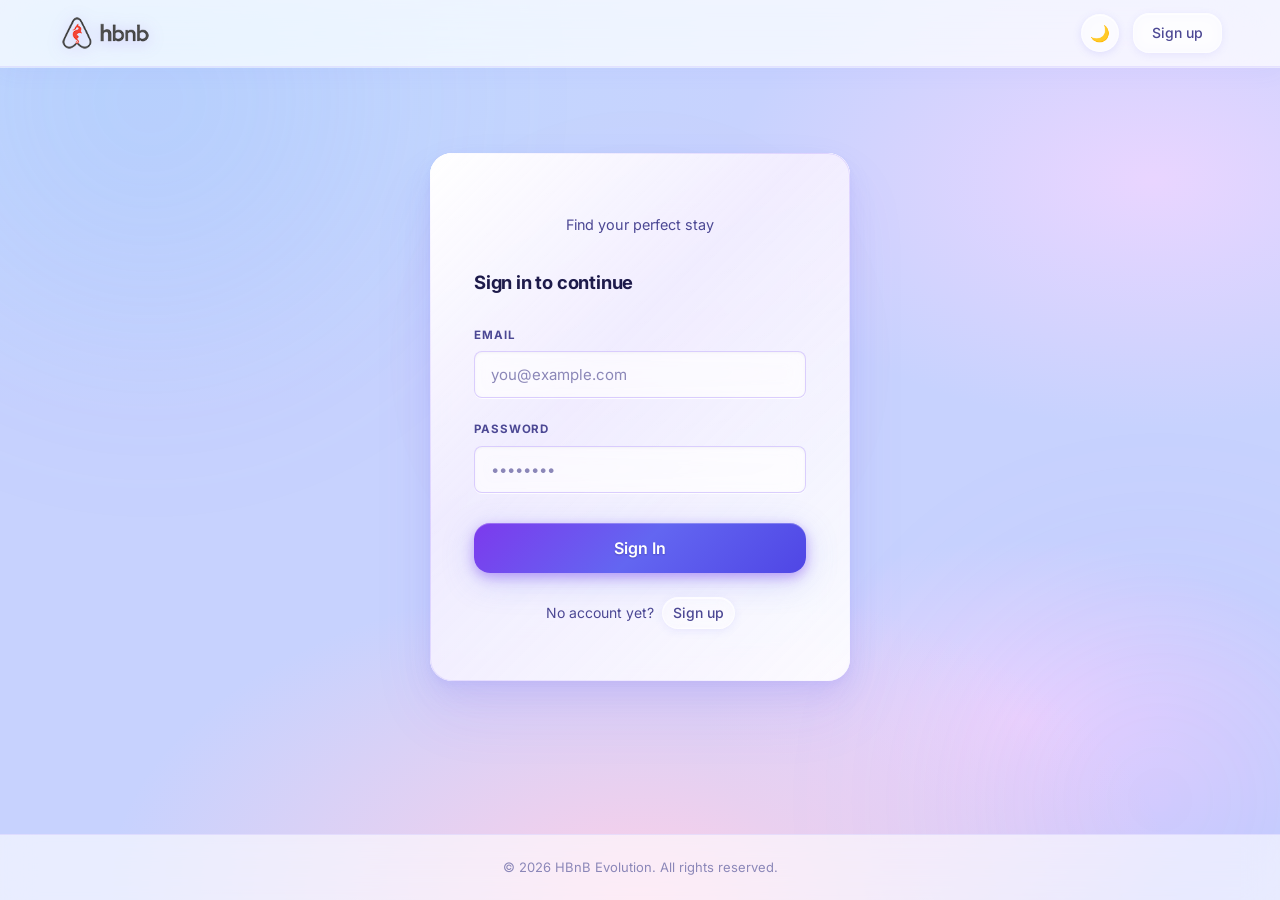
==== part4/frontend/add_review.html @ ac0df2be "Feat : Add part4" ====
<!doctype html>
<html lang="en">
    <head>
        <meta charset="UTF-8" />
        <meta name="viewport" content="width=device-width, initial-scale=1.0" />
        <title>Add Review — HBnB</title>
        <link rel="icon" type="image/png" href="assets/logo.png" />
        <link rel="stylesheet" href="css/styles.css" />
        <script>
            if (localStorage.getItem("hbnb-theme") === "dark")
                document.documentElement.dataset.theme = "dark";
        </script>
    </head>
    <body>
        <div class="page-wrapper">
            <header>
                <nav class="navbar">
                    <a href="index.html" class="navbar-brand">
                        <img src="assets/logo.png" alt="HBnB" class="logo" />
                    </a>
                    <div class="navbar-top-actions">
                        <button
                            type="button"
                            class="theme-toggle"
                            aria-label="Toggle theme"
                        >
                            🌙
                        </button>
                        <button
                            type="button"
                            class="nav-menu-toggle"
                            aria-label="Open navigation menu"
                            aria-expanded="false"
                        >
                            <span class="nav-menu-toggle-bar"></span>
                            <span class="nav-menu-toggle-bar"></span>
                            <span class="nav-menu-toggle-bar"></span>
                        </button>
                    </div>
                    <div class="navbar-actions">
                        <a
                            href="profile.html?action=new-place"
                            id="nav-add-place"
                            class="login-button"
                            style="display: none"
                            >+ Add Place</a
                        >
                        <a
                            href="profile.html"
                            id="nav-profile"
                            class="login-button"
                            style="display: none"
                            >My Profile</a
                        >
                        <a
                            href="login.html"
                            id="login-link"
                            class="login-button"
                            style="display: none"
                            >Login</a
                        >
                        <button
                            type="button"
                            id="nav-logout"
                            class="login-button"
                            style="display: none"
                        >
                            Sign Out
                        </button>
                    </div>
                </nav>
            </header>

            <main>
                <a id="back-to-place" href="index.html" class="back-link"
                    >Back to place</a
                >

                <div class="add-review">
                    <div class="page-header">
                        <h1>Write a Review</h1>
                        <p id="place-label">
                            Share your experience with this place.
                        </p>
                    </div>

                    <div id="review-alert" class="alert" role="alert"></div>

                    <form id="review-form" class="form" novalidate>
                        <div class="form-group">
                            <label for="review">Your Review:</label>
                            <textarea
                                id="review"
                                name="review"
                                placeholder="Tell others about your stay…"
                                rows="5"
                                required
                            ></textarea>
                        </div>

                        <div class="form-group">
                            <label for="rating">Rating:</label>
                            <select id="rating" name="rating" required>
                                <option value="" disabled selected>
                                    Select a rating…
                                </option>
                                <option value="1">⭐ 1 — Poor</option>
                                <option value="2">⭐⭐ 2 — Fair</option>
                                <option value="3">⭐⭐⭐ 3 — Good</option>
                                <option value="4">
                                    ⭐⭐⭐⭐ 4 — Very Good
                                </option>
                                <option value="5">
                                    ⭐⭐⭐⭐⭐ 5 — Excellent
                                </option>
                            </select>
                        </div>

                        <button
                            type="submit"
                            id="submit-btn"
                            class="btn btn-primary btn-lg btn-block"
                        >
                            <span id="submit-btn-text">Submit Review</span>
                            <span
                                id="submit-spinner"
                                class="spinner"
                                style="
                                    display: none;
                                    width: 18px;
                                    height: 18px;
                                    border-width: 2px;
                                "
                                aria-hidden="true"
                            ></span>
                        </button>
                    </form>
                </div>
            </main>

            <footer>
                <p>&copy; 2026 HBnB Evolution. All rights reserved.</p>
            </footer>
        </div>

        <script type="module">
            import { initTheme } from "./js/theme.js";
            initTheme();
        </script>
        <script type="module" src="js/review.js"></script>
    </body>
</html>
---- part4/frontend/css/styles.css ----
/* ============================================================
   HBnB Evolution — Ultra Glossy Glass UI
   ============================================================ */

@import url("https://fonts.googleapis.com/css2?family=Inter:wght@300;400;500;600;700;800&display=swap");

/* ──────────────────────────────────────────────────
   LIGHT THEME
   ────────────────────────────────────────────────── */
:root {
    /* Background */
    --bg-a: #c7d2fe;
    --bg-b: #e9d5ff;
    --bg-c: #fbcfe8;
    --bg-d: #bfdbfe;

    /* Glass */
    --glass-bg: rgba(255, 255, 255, 0.62);
    --glass-bg-hover: rgba(255, 255, 255, 0.8);
    --glass-blur: blur(28px) saturate(200%) brightness(1.06);
    --glass-shadow:
        0 4px 6px rgba(99, 102, 241, 0.05),
        0 12px 28px rgba(99, 102, 241, 0.12),
        0 32px 64px rgba(139, 92, 246, 0.08),
        inset 0 1px 0 rgba(255, 255, 255, 1),
        inset 0 0 0 1px rgba(255, 255, 255, 0.55);

    /* Gradient border (used via ::after) */
    --grad-border-light: linear-gradient(
        135deg,
        rgba(255, 255, 255, 0.95) 0%,
        rgba(200, 180, 255, 0.6) 40%,
        rgba(255, 255, 255, 0.2) 100%
    );

    /* Sheen */
    --sheen: linear-gradient(
        160deg,
        rgba(255, 255, 255, 0.8) 0%,
        rgba(255, 255, 255, 0.35) 30%,
        rgba(255, 255, 255, 0) 65%
    );

    /* Navbar / footer */
    --navbar-bg: rgba(255, 255, 255, 0.75);
    --navbar-border: rgba(200, 190, 255, 0.35);
    --footer-bg: rgba(255, 255, 255, 0.6);

    /* Accent */
    --accent: #7c3aed;
    --accent-2: #4f46e5;
    --accent-light: #8b5cf6;
    --accent-grad: linear-gradient(
        135deg,
        #7c3aed 0%,
        #6366f1 50%,
        #4f46e5 100%
    );
    --accent-glow: rgba(124, 58, 237, 0.4);
    --accent-glow-2: rgba(99, 102, 241, 0.25);

    /* Text */
    --text-primary: #1e1b4b;
    --text-secondary: #4c4894;
    --text-muted: #8b87b8;

    /* Inputs */
    --input-bg: rgba(255, 255, 255, 0.65);
    --input-border: rgba(167, 139, 250, 0.4);
    --input-focus-bg: rgba(237, 233, 254, 0.85);

    /* Misc */
    --danger: #dc2626;
    --success: #16a34a;
    --card-border: #ddd;
    --review-bg: rgba(255, 255, 255, 0.5);
    --select-option-bg: #f5f3ff;
    --orb-a: #818cf8;
    --orb-b: #c084fc;
    --orb-c: #f472b6;

    --radius-sm: 8px;
    --radius-md: 16px;
    --radius-lg: 22px;
    --radius-xl: 32px;
    --transition: 0.22s cubic-bezier(0.4, 0, 0.2, 1);
    --header-height: 66px;
    --footer-height: 64px;
}

/* ──────────────────────────────────────────────────
   DARK THEME
   ────────────────────────────────────────────────── */
[data-theme="dark"] {
    --bg-a: #0f0c29;
    --bg-b: #16123d;
    --bg-c: #1e1854;
    --bg-d: #0d0a25;

    --glass-bg: rgba(255, 255, 255, 0.08);
    --glass-bg-hover: rgba(255, 255, 255, 0.12);
    --glass-blur: blur(28px) saturate(180%) brightness(1.12);
    --glass-shadow:
        0 4px 6px rgba(0, 0, 0, 0.25), 0 12px 28px rgba(0, 0, 0, 0.45),
        0 32px 64px rgba(0, 0, 0, 0.3), inset 0 1px 0 rgba(255, 255, 255, 0.12),
        inset 0 0 0 1px rgba(255, 255, 255, 0.06);

    --grad-border-light: linear-gradient(
        135deg,
        rgba(255, 255, 255, 0.25) 0%,
        rgba(124, 58, 237, 0.3) 50%,
        rgba(255, 255, 255, 0.05) 100%
    );

    --sheen: linear-gradient(
        160deg,
        rgba(255, 255, 255, 0.1) 0%,
        rgba(255, 255, 255, 0.04) 35%,
        rgba(255, 255, 255, 0) 65%
    );

    --navbar-bg: rgba(8, 6, 22, 0.8);
    --navbar-border: rgba(255, 255, 255, 0.07);
    --footer-bg: rgba(8, 6, 22, 0.7);

    --accent: #8b5cf6;
    --accent-2: #6366f1;
    --accent-light: #a78bfa;
    --accent-grad: linear-gradient(
        135deg,
        #7c3aed 0%,
        #6366f1 50%,
        #4f46e5 100%
    );
    --accent-glow: rgba(139, 92, 246, 0.5);
    --accent-glow-2: rgba(99, 102, 241, 0.3);

    --text-primary: #f1f5f9;
    --text-secondary: #e2e8f0;
    --text-muted: #c3cfdf;

    --input-bg: rgba(255, 255, 255, 0.09);
    --input-border: rgba(255, 255, 255, 0.18);
    --input-focus-bg: rgba(124, 58, 237, 0.2);

    --danger: #f87171;
    --success: #4ade80;
    --card-border: rgba(255, 255, 255, 0.12);
    --review-bg: rgba(255, 255, 255, 0.08);
    --select-option-bg: #16123d;
    --orb-a: #7c3aed;
    --orb-b: #4f46e5;
    --orb-c: #6366f1;
}

/* ──────────────────────────────────────────────────
   RESET
   ────────────────────────────────────────────────── */
*,
*::before,
*::after {
    box-sizing: border-box;
    margin: 0;
    padding: 0;
}
html {
    font-size: 16px;
    scroll-behavior: smooth;
}

/* ──────────────────────────────────────────────────
   BACKGROUND — animated mesh gradient
   ────────────────────────────────────────────────── */
body {
    font-family:
        "Inter",
        system-ui,
        -apple-system,
        sans-serif;
    min-height: 100vh;
    color: var(--text-primary);
    line-height: 1.6;
    -webkit-font-smoothing: antialiased;
    background-color: var(--bg-a);
    background-image:
        radial-gradient(
            ellipse 80% 60% at 10% 10%,
            var(--bg-d) 0%,
            transparent 60%
        ),
        radial-gradient(
            ellipse 60% 50% at 90% 20%,
            var(--bg-b) 0%,
            transparent 55%
        ),
        radial-gradient(
            ellipse 70% 60% at 50% 100%,
            var(--bg-c) 0%,
            transparent 60%
        ),
        radial-gradient(
            ellipse 50% 40% at 80% 80%,
            var(--bg-b) 0%,
            transparent 50%
        );
    background-attachment: fixed;
    transition:
        background-color 0.5s ease,
        color 0.3s ease;
}

/* Animated orbs */
body::before,
body::after {
    content: "";
    position: fixed;
    border-radius: 50%;
    filter: blur(100px);
    pointer-events: none;
    z-index: 0;
}
body::before {
    width: 700px;
    height: 700px;
    background: radial-gradient(circle, var(--orb-a) 0%, transparent 65%);
    top: -250px;
    left: -200px;
    opacity: 0.2;
    animation: orb1 22s ease-in-out infinite alternate;
}
body::after {
    width: 600px;
    height: 600px;
    background: radial-gradient(circle, var(--orb-b) 0%, transparent 65%);
    bottom: -200px;
    right: -180px;
    opacity: 0.18;
    animation: orb2 28s ease-in-out infinite alternate-reverse;
}

@keyframes orb1 {
    0% {
        transform: translate(0px, 0px) scale(1);
    }
    50% {
        transform: translate(80px, 50px) scale(1.1);
    }
    100% {
        transform: translate(30px, 100px) scale(0.95);
    }
}
@keyframes orb2 {
    0% {
        transform: translate(0px, 0px) scale(1);
    }
    50% {
        transform: translate(-60px, 40px) scale(1.12);
    }
    100% {
        transform: translate(40px, -60px) scale(0.9);
    }
}

/* Third orb (pink/magenta accent) */
body > .page-wrapper::before {
    content: "";
    position: fixed;
    width: 400px;
    height: 400px;
    background: radial-gradient(circle, var(--orb-c) 0%, transparent 65%);
    top: 40%;
    left: 50%;
    transform: translate(-50%, -50%);
    border-radius: 50%;
    filter: blur(90px);
    opacity: 0.1;
    pointer-events: none;
    z-index: 0;
    animation: orb3 18s ease-in-out infinite alternate;
}
@keyframes orb3 {
    from {
        transform: translate(-50%, -50%) scale(1);
    }
    to {
        transform: translate(-40%, -60%) scale(1.2);
    }
}

/* ──────────────────────────────────────────────────
   LAYOUT
   ────────────────────────────────────────────────── */
.page-wrapper {
    position: relative;
    z-index: 1;
    min-height: 100vh;
    display: flex;
    flex-direction: column;
}

main {
    flex: 1;
    padding: calc(var(--header-height) + 44px) 28px 44px;
    max-width: 1220px;
    margin: 0 auto;
    width: 100%;
}

/* ──────────────────────────────────────────────────
   GLASS MIXIN — applied via class or mixin pattern
   ────────────────────────────────────────────────── */
.glass {
    position: relative;
    background: var(--glass-bg);
    backdrop-filter: var(--glass-blur);
    -webkit-backdrop-filter: var(--glass-blur);
    border-radius: var(--radius-lg);
    box-shadow: var(--glass-shadow);
    overflow: hidden;
}

/* Gradient border */
.glass::after {
    content: "";
    position: absolute;
    inset: 0;
    border: 1px solid transparent;
    border-radius: inherit;
    background:
        linear-gradient(var(--glass-bg), var(--glass-bg)) padding-box,
        var(--grad-border-light) border-box;
    pointer-events: none;
    z-index: 2;
}

/* Sheen */
.glass::before {
    content: "";
    position: absolute;
    inset: 0;
    background: var(--sheen);
    pointer-events: none;
    z-index: 1;
    border-radius: inherit;
}

.glass > * {
    position: relative;
    z-index: 3;
}

/* ──────────────────────────────────────────────────
   HEADER
   ────────────────────────────────────────────────── */
header {
    position: fixed;
    top: 0;
    left: 0;
    right: 0;
    z-index: 100;
    background: var(--navbar-bg);
    backdrop-filter: blur(32px) saturate(200%);
    -webkit-backdrop-filter: blur(32px) saturate(200%);
    border-bottom: 1px solid var(--navbar-border);
    box-shadow:
        0 1px 0 rgba(255, 255, 255, 0.5),
        0 4px 24px rgba(99, 102, 241, 0.06);
    transition: background 0.3s ease;
}

[data-theme="dark"] header {
    box-shadow:
        0 1px 0 rgba(255, 255, 255, 0.06),
        0 4px 24px rgba(0, 0, 0, 0.3);
}

.navbar {
    max-width: 1220px;
    margin: 0 auto;
    height: var(--header-height);
    display: flex;
    align-items: center;
    justify-content: space-between;
    padding: 0 28px;
}

.navbar-brand {
    display: flex;
    align-items: center;
    text-decoration: none;
}

.logo {
    height: 40px;
    width: auto;
    display: block;
    filter: drop-shadow(0 2px 8px rgba(124, 58, 237, 0.25));
    transition: filter var(--transition);
}
[data-theme="dark"] .logo {
    filter: brightness(0) invert(1)
        drop-shadow(0 2px 10px rgba(255, 255, 255, 0.14));
}
.navbar-brand:hover .logo {
    filter: drop-shadow(0 4px 16px rgba(124, 58, 237, 0.45));
}
[data-theme="dark"] .navbar-brand:hover .logo {
    filter: brightness(0) invert(1)
        drop-shadow(0 4px 16px rgba(167, 139, 250, 0.35));
}

.navbar-actions {
    display: flex;
    align-items: center;
    gap: 10px;
    flex-wrap: wrap;
    justify-content: flex-end;
}

.navbar-top-actions {
    display: flex;
    align-items: center;
    gap: 10px;
    margin-left: auto;
    margin-right: 14px;
}

.nav-menu-toggle {
    display: none;
    align-items: center;
    justify-content: center;
    width: 42px;
    height: 42px;
    border: 1px solid rgba(255, 255, 255, 0.55);
    border-radius: var(--radius-md);
    background: rgba(255, 255, 255, 0.3);
    color: var(--text-secondary);
    cursor: pointer;
    backdrop-filter: blur(8px);
    box-shadow:
        0 2px 8px rgba(99, 102, 241, 0.1),
        inset 0 1px 0 rgba(255, 255, 255, 0.7);
    transition:
        background var(--transition),
        border-color var(--transition),
        box-shadow var(--transition),
        transform var(--transition);
}

[data-theme="dark"] .nav-menu-toggle {
    background: rgba(255, 255, 255, 0.07);
    border-color: rgba(255, 255, 255, 0.12);
    box-shadow:
        0 2px 8px rgba(0, 0, 0, 0.2),
        inset 0 1px 0 rgba(255, 255, 255, 0.08);
}

.nav-menu-toggle:hover {
    transform: translateY(-1px);
}

.nav-menu-toggle-bar {
    position: absolute;
    width: 18px;
    height: 2px;
    border-radius: 999px;
    background: currentColor;
    transition:
        transform 0.22s ease,
        opacity 0.18s ease,
        background var(--transition);
}

.nav-menu-toggle-bar:nth-child(1) {
    transform: translateY(-6px);
}

.nav-menu-toggle-bar:nth-child(2) {
    transform: translateY(0);
}

.nav-menu-toggle-bar:nth-child(3) {
    transform: translateY(6px);
}

.navbar[data-menu-open="true"] .nav-menu-toggle-bar:nth-child(1) {
    transform: rotate(45deg);
}

.navbar[data-menu-open="true"] .nav-menu-toggle-bar:nth-child(2) {
    opacity: 0;
}

.navbar[data-menu-open="true"] .nav-menu-toggle-bar:nth-child(3) {
    transform: rotate(-45deg);
}

/* ──────────────────────────────────────────────────
   FOOTER
   ────────────────────────────────────────────────── */
footer {
    position: relative;
    z-index: 1;
    text-align: center;
    padding: 22px 28px;
    font-size: 0.8125rem;
    color: var(--text-muted);
    background: var(--footer-bg);
    backdrop-filter: blur(16px);
    -webkit-backdrop-filter: blur(16px);
    border-top: 1px solid var(--navbar-border);
}

/* ──────────────────────────────────────────────────
   THEME TOGGLE
   ────────────────────────────────────────────────── */
.theme-toggle {
    width: 38px;
    height: 38px;
    border-radius: 50%;
    border: 1px solid rgba(255, 255, 255, 0.5);
    background: rgba(255, 255, 255, 0.3);
    backdrop-filter: blur(12px);
    cursor: pointer;
    font-size: 1rem;
    display: flex;
    align-items: center;
    justify-content: center;
    transition: all var(--transition);
    flex-shrink: 0;
    box-shadow:
        0 2px 8px rgba(99, 102, 241, 0.15),
        inset 0 1px 0 rgba(255, 255, 255, 0.8);
}
[data-theme="dark"] .theme-toggle {
    border-color: rgba(255, 255, 255, 0.12);
    background: rgba(255, 255, 255, 0.07);
    box-shadow:
        0 2px 8px rgba(0, 0, 0, 0.3),
        inset 0 1px 0 rgba(255, 255, 255, 0.1);
}
.theme-toggle:hover {
    transform: rotate(20deg) scale(1.1);
    box-shadow:
        0 4px 16px rgba(124, 58, 237, 0.35),
        inset 0 1px 0 rgba(255, 255, 255, 0.9);
}

/* ──────────────────────────────────────────────────
   LOGIN-BUTTON (Holberton spec)
   ────────────────────────────────────────────────── */
.login-button {
    display: inline-flex;
    align-items: center;
    justify-content: center;
    padding: 8px 18px;
    font-size: 0.875rem;
    font-weight: 500;
    font-family: inherit;
    background: rgba(255, 255, 255, 0.3);
    color: var(--text-secondary);
    border: 1px solid rgba(255, 255, 255, 0.55);
    border-radius: var(--radius-md);
    cursor: pointer;
    text-decoration: none;
    backdrop-filter: blur(8px);
    transition: all var(--transition);
    white-space: nowrap;
    box-shadow:
        0 2px 8px rgba(99, 102, 241, 0.1),
        inset 0 1px 0 rgba(255, 255, 255, 0.7);
}
[data-theme="dark"] .login-button {
    background: rgba(255, 255, 255, 0.07);
    border-color: rgba(255, 255, 255, 0.12);
    box-shadow:
        0 2px 8px rgba(0, 0, 0, 0.2),
        inset 0 1px 0 rgba(255, 255, 255, 0.08);
}
.login-button:hover {
    background: rgba(255, 255, 255, 0.55);
    color: var(--text-primary);
    transform: translateY(-1px);
    box-shadow:
        0 6px 20px rgba(99, 102, 241, 0.18),
        inset 0 1px 0 rgba(255, 255, 255, 0.9);
}
[data-theme="dark"] .login-button:hover {
    background: rgba(255, 255, 255, 0.12);
    box-shadow:
        0 6px 20px rgba(0, 0, 0, 0.3),
        inset 0 1px 0 rgba(255, 255, 255, 0.12);
}

/* ──────────────────────────────────────────────────
   BUTTONS
   ────────────────────────────────────────────────── */
.btn {
    display: inline-flex;
    align-items: center;
    justify-content: center;
    gap: 8px;
    padding: 10px 22px;
    font-size: 0.875rem;
    font-weight: 600;
    font-family: inherit;
    border: none;
    border-radius: var(--radius-md);
    cursor: pointer;
    text-decoration: none;
    transition: all var(--transition);
    white-space: nowrap;
    outline: none;
    letter-spacing: 0.1px;
}

.btn-primary {
    background: var(--accent-grad);
    color: #fff;
    box-shadow:
        0 1px 0 rgba(255, 255, 255, 0.25) inset,
        0 4px 12px var(--accent-glow),
        0 8px 32px var(--accent-glow-2);
    text-shadow: 0 1px 2px rgba(0, 0, 0, 0.2);
}
.btn-primary:hover {
    transform: translateY(-2px) scale(1.01);
    box-shadow:
        0 1px 0 rgba(255, 255, 255, 0.3) inset,
        0 8px 20px var(--accent-glow),
        0 16px 48px var(--accent-glow-2);
}
.btn-primary:active {
    transform: translateY(0) scale(1);
}

.btn-ghost {
    background: rgba(255, 255, 255, 0.25);
    color: var(--text-secondary);
    border: 1px solid rgba(255, 255, 255, 0.45);
    backdrop-filter: blur(8px);
    box-shadow: inset 0 1px 0 rgba(255, 255, 255, 0.6);
}
[data-theme="dark"] .btn-ghost {
    background: rgba(255, 255, 255, 0.06);
    border-color: rgba(255, 255, 255, 0.1);
    box-shadow: inset 0 1px 0 rgba(255, 255, 255, 0.07);
}
.btn-ghost:hover {
    background: rgba(255, 255, 255, 0.5);
    color: var(--text-primary);
}

.btn:disabled {
    opacity: 0.45;
    cursor: not-allowed;
    transform: none !important;
}
.btn-block {
    width: 100%;
}
.btn-lg {
    padding: 15px 30px;
    font-size: 1rem;
    border-radius: var(--radius-md);
}

/* ──────────────────────────────────────────────────
   DETAILS-BUTTON (Holberton spec)
   ────────────────────────────────────────────────── */
.details-button {
    display: inline-flex;
    align-items: center;
    justify-content: center;
    padding: 9px 20px;
    font-size: 0.875rem;
    font-weight: 600;
    font-family: inherit;
    background: var(--accent-grad);
    color: #fff;
    border: none;
    border-radius: var(--radius-md);
    cursor: pointer;
    text-decoration: none;
    transition: all var(--transition);
    box-shadow:
        0 1px 0 rgba(255, 255, 255, 0.25) inset,
        0 4px 12px var(--accent-glow),
        0 8px 28px var(--accent-glow-2);
    letter-spacing: 0.1px;
}
.details-button:hover {
    transform: translateY(-2px) scale(1.02);
    box-shadow:
        0 1px 0 rgba(255, 255, 255, 0.3) inset,
        0 8px 20px var(--accent-glow),
        0 16px 40px var(--accent-glow-2);
}

/* ──────────────────────────────────────────────────
   FORMS
   ────────────────────────────────────────────────── */
.form-group {
    display: flex;
    flex-direction: column;
    gap: 7px;
    margin-bottom: 22px;
}

.form-row {
    display: grid;
    grid-template-columns: repeat(3, minmax(0, 1fr));
    gap: 16px;
}

.form-row .form-group {
    margin-bottom: 0;
}

label {
    font-size: 0.72rem;
    font-weight: 700;
    color: var(--text-secondary);
    text-transform: uppercase;
    letter-spacing: 0.9px;
}
[data-theme="dark"] label {
    color: #dbe4f0;
}

input,
textarea,
select {
    font-family: inherit;
    font-size: 0.9375rem;
    background: var(--input-bg);
    border: 1px solid var(--input-border);
    border-radius: var(--radius-sm);
    color: var(--text-primary);
    padding: 13px 16px;
    transition: all var(--transition);
    outline: none;
    width: 100%;
    backdrop-filter: blur(8px);
    box-shadow:
        inset 0 1px 3px rgba(0, 0, 0, 0.04),
        0 1px 0 rgba(255, 255, 255, 0.8);
}
[data-theme="dark"] input,
[data-theme="dark"] textarea,
[data-theme="dark"] select {
    box-shadow:
        inset 0 1px 3px rgba(0, 0, 0, 0.2),
        0 1px 0 rgba(255, 255, 255, 0.05);
}
[data-theme="dark"] input::placeholder,
[data-theme="dark"] textarea::placeholder {
    color: #a8b3c7;
}
input::placeholder,
textarea::placeholder {
    color: var(--text-muted);
}
input:focus,
textarea:focus,
select:focus {
    border-color: var(--accent);
    background: var(--input-focus-bg);
    box-shadow:
        inset 0 1px 3px rgba(0, 0, 0, 0.04),
        0 0 0 3px rgba(124, 58, 237, 0.18),
        0 4px 16px rgba(124, 58, 237, 0.1);
}
textarea {
    resize: vertical;
    min-height: 120px;
}
select option {
    background: var(--select-option-bg);
    color: var(--text-primary);
}

/* ──────────────────────────────────────────────────
   CENTERED MAIN (login / register)
   ────────────────────────────────────────────────── */
.main-centered {
    flex: 1;
    display: flex;
    align-items: center;
    justify-content: center;
    padding: 36px 24px;
}

/* ──────────────────────────────────────────────────
   LOGIN CARD
   ────────────────────────────────────────────────── */
.login-card {
    width: 100%;
    max-width: 420px;
    padding: 52px 44px;
}
.login-logo {
    text-align: center;
    margin-bottom: 32px;
}
.login-logo h1 {
    font-size: 2.2rem;
    font-weight: 800;
    letter-spacing: -0.6px;
    color: var(--text-primary);
}
.login-logo h1 span {
    color: var(--accent);
}
.login-logo p {
    color: var(--text-secondary);
    font-size: 0.9rem;
    margin-top: 8px;
    font-weight: 400;
}
.login-title {
    font-size: 1.15rem;
    font-weight: 700;
    margin-bottom: 28px;
    color: var(--text-primary);
    letter-spacing: -0.2px;
}

/* ──────────────────────────────────────────────────
   ALERTS
   ────────────────────────────────────────────────── */
.alert {
    padding: 12px 16px;
    border-radius: var(--radius-sm);
    font-size: 0.875rem;
    margin-bottom: 20px;
    display: none;
    font-weight: 500;
}
.alert.show {
    display: block;
}
.alert-error {
    background: rgba(220, 38, 38, 0.08);
    border: 1px solid rgba(220, 38, 38, 0.25);
    color: var(--danger);
    box-shadow: inset 0 1px 0 rgba(255, 255, 255, 0.5);
}
.alert-success {
    background: rgba(22, 163, 74, 0.08);
    border: 1px solid rgba(22, 163, 74, 0.25);
    color: var(--success);
    box-shadow: inset 0 1px 0 rgba(255, 255, 255, 0.5);
}

/* ──────────────────────────────────────────────────
   PAGE HEADER
   ────────────────────────────────────────────────── */
.page-header {
    margin-bottom: 36px;
}
.page-header h1 {
    font-size: 2.1rem;
    font-weight: 800;
    letter-spacing: -0.6px;
    margin-bottom: 6px;
    color: var(--text-primary);
    background: linear-gradient(135deg, var(--text-primary) 40%, var(--accent));
    -webkit-background-clip: text;
    -webkit-text-fill-color: transparent;
    background-clip: text;
}
.page-header p {
    color: var(--text-secondary);
    font-size: 0.9375rem;
}

/* ──────────────────────────────────────────────────
   FILTER BAR
   ────────────────────────────────────────────────── */
.filter-bar {
    display: flex;
    align-items: center;
    gap: 14px;
    margin-bottom: 28px;
    flex-wrap: wrap;
}
.filter-bar label {
    font-size: 0.72rem;
    text-transform: uppercase;
    letter-spacing: 0.9px;
    color: var(--text-secondary);
    white-space: nowrap;
    font-weight: 700;
}
.filter-bar select {
    width: auto;
    min-width: 160px;
}

/* ──────────────────────────────────────────────────
   PLACES GRID
   ────────────────────────────────────────────────── */
.places-grid {
    display: flex;
    flex-wrap: wrap;
}

/* ──────────────────────────────────────────────────
   PLACE CARD — Holberton fixed params + ultra glass
   ────────────────────────────────────────────────── */
.place-card {
    /* Holberton required */
    margin: 20px;
    padding: 10px;
    border: 1px solid var(--card-border);
    border-radius: 10px;

    /* Glass */
    position: relative;
    background: var(--glass-bg);
    backdrop-filter: var(--glass-blur);
    -webkit-backdrop-filter: var(--glass-blur);
    box-shadow: var(--glass-shadow);
    overflow: hidden;

    /* Layout */
    display: flex;
    flex-direction: column;
    gap: 10px;
    flex: 0 0 calc(33.333% - 40px);
    transition:
        transform 0.3s cubic-bezier(0.34, 1.56, 0.64, 1),
        box-shadow 0.3s ease,
        background 0.2s ease;
}

/* Gradient border */
.place-card::after {
    content: "";
    position: absolute;
    inset: 0;
    border: 1px solid transparent;
    border-radius: inherit;
    background:
        linear-gradient(var(--glass-bg), var(--glass-bg)) padding-box,
        var(--grad-border-light) border-box;
    pointer-events: none;
    z-index: 2;
    transition: opacity 0.3s ease;
}

/* Sheen */
.place-card::before {
    content: "";
    position: absolute;
    inset: 0;
    background: var(--sheen);
    pointer-events: none;
    z-index: 1;
    border-radius: inherit;
}

.place-card > * {
    position: relative;
    z-index: 3;
}

.place-card:hover {
    background: var(--glass-bg-hover);
    transform: translateY(-6px) scale(1.01);
    box-shadow:
        0 4px 6px rgba(99, 102, 241, 0.08),
        0 16px 40px rgba(99, 102, 241, 0.2),
        0 40px 80px rgba(139, 92, 246, 0.14),
        inset 0 1px 0 rgba(255, 255, 255, 1),
        inset 0 0 0 1px rgba(255, 255, 255, 0.65);
}
[data-theme="dark"] .place-card:hover {
    box-shadow:
        0 4px 6px rgba(0, 0, 0, 0.3),
        0 16px 40px rgba(0, 0, 0, 0.55),
        0 40px 80px rgba(0, 0, 0, 0.35),
        inset 0 1px 0 rgba(255, 255, 255, 0.15),
        inset 0 0 0 1px rgba(255, 255, 255, 0.08);
}

@media (max-width: 900px) {
    .place-card {
        flex: 0 0 calc(50% - 40px);
    }
}
@media (max-width: 560px) {
    .place-card {
        flex: 0 0 calc(100% - 40px);
    }
}

.place-card-title {
    font-size: 1.05rem;
    font-weight: 700;
    color: var(--text-primary);
    line-height: 1.3;
    letter-spacing: -0.1px;
}
.place-card-meta {
    display: flex;
    align-items: center;
    gap: 8px;
    flex-wrap: wrap;
}
.place-card-desc {
    color: var(--text-secondary);
    font-size: 0.875rem;
    line-height: 1.55;
    flex: 1;
    display: -webkit-box;
    line-clamp: 2;
    -webkit-line-clamp: 2;
    -webkit-box-orient: vertical;
    overflow: hidden;
}

/* Badges */
.badge {
    display: inline-flex;
    align-items: center;
    padding: 3px 11px;
    border-radius: 100px;
    font-size: 0.72rem;
    font-weight: 700;
    letter-spacing: 0.3px;
}
.badge-price {
    background: rgba(124, 58, 237, 0.1);
    color: var(--accent);
    border: 1px solid rgba(124, 58, 237, 0.22);
    box-shadow: inset 0 1px 0 rgba(255, 255, 255, 0.5);
}
[data-theme="dark"] .badge-price {
    background: rgba(167, 139, 250, 0.12);
    color: #c4b5fd;
    border-color: rgba(167, 139, 250, 0.25);
    box-shadow: none;
}

/* ──────────────────────────────────────────────────
   PLACE DETAILS — Holberton required classes
   ────────────────────────────────────────────────── */
.place-details {
    display: grid;
    grid-template-columns: 2fr 1fr;
    gap: 28px;
    align-items: start;
}
@media (max-width: 768px) {
    .place-details {
        grid-template-columns: 1fr;
    }
}

.place-detail-main {
    display: flex;
    flex-direction: column;
    gap: 24px;
}
.place-detail-sidebar {
    display: flex;
    flex-direction: column;
    gap: 20px;
    position: sticky;
    top: 90px;
}

/* place-info glass card */
.place-info,
.detail-card {
    position: relative;
    padding: 30px;
    background: var(--glass-bg);
    backdrop-filter: var(--glass-blur);
    -webkit-backdrop-filter: var(--glass-blur);
    border-radius: var(--radius-lg);
    box-shadow: var(--glass-shadow);
    overflow: hidden;
}
.place-info::after,
.detail-card::after {
    content: "";
    position: absolute;
    inset: 0;
    border: 1px solid transparent;
    border-radius: inherit;
    background:
        linear-gradient(var(--glass-bg), var(--glass-bg)) padding-box,
        var(--grad-border-light) border-box;
    pointer-events: none;
    z-index: 2;
}
.place-info::before,
.detail-card::before {
    content: "";
    position: absolute;
    inset: 0;
    background: var(--sheen);
    pointer-events: none;
    z-index: 1;
    border-radius: inherit;
}
.place-info > *,
.detail-card > * {
    position: relative;
    z-index: 3;
}

.detail-title {
    font-size: 1.8rem;
    font-weight: 800;
    letter-spacing: -0.5px;
    margin-bottom: 10px;
    color: var(--text-primary);
    background: linear-gradient(135deg, var(--text-primary) 30%, var(--accent));
    -webkit-background-clip: text;
    -webkit-text-fill-color: transparent;
    background-clip: text;
}
.detail-meta {
    display: flex;
    gap: 10px;
    flex-wrap: wrap;
    margin-bottom: 16px;
    align-items: center;
}
.detail-description {
    color: var(--text-secondary);
    font-size: 0.9375rem;
    line-height: 1.8;
}

.section-title {
    font-size: 0.72rem;
    font-weight: 700;
    color: var(--text-muted);
    text-transform: uppercase;
    letter-spacing: 1.1px;
    margin-bottom: 16px;
    padding-bottom: 10px;
    border-bottom: 1px solid rgba(124, 58, 237, 0.12);
}
[data-theme="dark"] .section-title {
    color: #cbd5e1;
    border-bottom-color: rgba(167, 139, 250, 0.18);
}

/* Amenities */
.amenities-list {
    display: flex;
    flex-wrap: wrap;
    gap: 14px;
    list-style: none;
    margin-top: 10px;
}
.amenity-tag {
    background: rgba(99, 102, 241, 0.08);
    border: 1px solid rgba(99, 102, 241, 0.18);
    color: var(--accent);
    padding: 8px 18px;
    border-radius: 100px;
    font-size: 0.8125rem;
    font-weight: 600;
    box-shadow: inset 0 1px 0 rgba(255, 255, 255, 0.5);
    transition: all var(--transition);
}
.amenity-tag:hover {
    background: rgba(99, 102, 241, 0.14);
    transform: translateY(-1px);
    box-shadow:
        0 4px 12px rgba(99, 102, 241, 0.2),
        inset 0 1px 0 rgba(255, 255, 255, 0.6);
}
[data-theme="dark"] .amenity-tag {
    background: rgba(99, 102, 241, 0.16);
    color: #e9ddff;
    border-color: rgba(167, 139, 250, 0.34);
    box-shadow: none;
}

/* ──────────────────────────────────────────────────
   REVIEW CARD — Holberton fixed params
   ────────────────────────────────────────────────── */
.reviews-list {
    display: flex;
    flex-direction: column;
    list-style: none;
    margin: 0;
    padding: 0;
    gap: 14px;
}

.review-card {
    /* Holberton required */
    margin: 20px 0;
    padding: 10px;
    border: 1px solid var(--card-border);
    border-radius: 10px;

    /* Glass */
    background: var(--review-bg);
    backdrop-filter: blur(12px);
    -webkit-backdrop-filter: blur(12px);
    box-shadow: inset 0 1px 0 rgba(255, 255, 255, 0.5);
    transition: all var(--transition);
    position: relative;
    overflow: hidden;
    width: 100%;
}
[data-theme="dark"] .review-card {
    background: linear-gradient(
        180deg,
        rgba(51, 65, 85, 0.78) 0%,
        rgba(67, 56, 202, 0.26) 100%
    );
    border-color: rgba(167, 139, 250, 0.22);
    box-shadow:
        inset 0 1px 0 rgba(255, 255, 255, 0.08),
        0 12px 28px rgba(0, 0, 0, 0.24);
}
.review-card::before {
    content: "";
    position: absolute;
    top: 0;
    left: 0;
    right: 0;
    height: 1px;
    background: linear-gradient(
        90deg,
        transparent,
        rgba(255, 255, 255, 0.8),
        transparent
    );
    pointer-events: none;
}
.review-card:first-child {
    margin-top: 0;
}
.review-card:hover {
    background: var(--glass-bg-hover);
    transform: translateX(3px);
}
[data-theme="dark"] .review-card:hover {
    background: linear-gradient(
        180deg,
        rgba(71, 85, 105, 0.88) 0%,
        rgba(79, 70, 229, 0.34) 100%
    );
}

.review-header {
    display: flex;
    align-items: center;
    justify-content: space-between;
    margin-bottom: 8px;
    gap: 12px;
}
.review-author {
    font-size: 0.875rem;
    font-weight: 700;
    color: var(--text-primary);
}
[data-theme="dark"] .review-author {
    color: #f8fafc;
}
.review-stars {
    color: #f59e0b;
    font-size: 0.9rem;
    letter-spacing: 2px;
    text-shadow: 0 0 8px rgba(245, 158, 11, 0.5);
}
.review-text {
    color: var(--text-secondary);
    font-size: 0.875rem;
    line-height: 1.65;
    word-break: break-word;
}
[data-theme="dark"] .review-text {
    color: #e2e8f0;
}

.review-response {
    margin-top: 14px;
    padding: 12px 14px;
    border-radius: 16px;
    background: rgba(99, 102, 241, 0.07);
}
[data-theme="dark"] .review-response {
    background: rgba(99, 102, 241, 0.16);
    border: 1px solid rgba(129, 140, 248, 0.28);
}

.review-response-label {
    font-size: 0.75rem;
    text-transform: uppercase;
    letter-spacing: 1px;
    color: var(--text-muted);
    margin-bottom: 6px;
}
[data-theme="dark"] .review-response-label {
    color: #cbd5e1;
}

.review-response-text {
    color: var(--text-secondary);
    line-height: 1.65;
    word-break: break-word;
}
[data-theme="dark"] .review-response-text {
    color: #e2e8f0;
}

.review-response-form {
    display: flex;
    flex-direction: column;
    gap: 10px;
    margin-top: 14px;
}

.review-response-input {
    min-height: 96px;
}

/* ──────────────────────────────────────────────────
   ADD REVIEW — Holberton required classes
   ────────────────────────────────────────────────── */
.add-review {
    max-width: 600px;
    margin: 0 auto;
}
.owner-review-note {
    color: var(--text-secondary);
    font-size: 0.9375rem;
    line-height: 1.7;
}
[data-theme="dark"] .owner-review-note {
    color: #dbe4f0;
}

.profile-layout {
    display: grid;
    grid-template-columns: 1.15fr 0.85fr;
    gap: 28px;
    margin-bottom: 28px;
    align-items: start;
}

.profile-hero-main {
    display: flex;
    gap: 24px;
    align-items: flex-start;
}

.profile-avatar,
.place-owner-avatar {
    width: 104px;
    height: 104px;
    border-radius: 28px;
    overflow: hidden;
    display: flex;
    align-items: center;
    justify-content: center;
    flex-shrink: 0;
    background: var(--accent-grad);
    color: #fff;
    font-size: 2rem;
    font-weight: 800;
    box-shadow: 0 10px 30px rgba(99, 102, 241, 0.22);
}

.profile-avatar-editable {
    cursor: pointer;
    position: relative;
    transition:
        transform var(--transition),
        box-shadow var(--transition);
}

.profile-avatar-editable::after {
    content: "Edit";
    position: absolute;
    right: 8px;
    bottom: 8px;
    padding: 4px 8px;
    border-radius: 999px;
    background: rgba(15, 23, 42, 0.72);
    color: #fff;
    font-size: 0.7rem;
    font-weight: 700;
    letter-spacing: 0.4px;
}

.profile-avatar-editable:hover {
    transform: translateY(-2px);
    box-shadow: 0 16px 36px rgba(99, 102, 241, 0.28);
}

.profile-avatar img,
.place-owner-avatar img {
    width: 100%;
    height: 100%;
    object-fit: cover;
}

.profile-hero-copy {
    display: flex;
    flex-direction: column;
    gap: 8px;
}

.profile-display-name,
.profile-section-title {
    margin: 0;
}

.profile-title-kicker {
    margin-bottom: 10px;
    border-bottom: none;
    padding-bottom: 0;
}

.profile-bio {
    color: var(--text-secondary);
    line-height: 1.8;
    font-size: 0.95rem;
}

.profile-photo-hint {
    margin-top: -4px;
    margin-bottom: 12px;
    font-size: 0.8rem;
    color: var(--text-muted);
}

.profile-section-header {
    display: flex;
    align-items: flex-start;
    justify-content: space-between;
    gap: 18px;
}

.profile-modal-header {
    margin-bottom: 18px;
}

.profile-place-actions {
    display: flex;
    flex-wrap: wrap;
    gap: 10px;
    margin-top: auto;
    padding-top: 10px;
}

.profile-delete-btn {
    color: var(--danger);
}

.notification-card {
    display: flex;
    align-items: flex-start;
    justify-content: space-between;
    gap: 18px;
    padding: 18px 20px;
    border-radius: 22px;
    background: rgba(255, 255, 255, 0.3);
    border: 1px solid rgba(124, 58, 237, 0.12);
    margin-top: 14px;
}
[data-theme="dark"] .notification-card {
    background: rgba(15, 23, 42, 0.42);
    border-color: rgba(167, 139, 250, 0.22);
}

.notification-card.is-unread {
    border-color: rgba(124, 58, 237, 0.28);
    box-shadow: 0 10px 24px rgba(99, 102, 241, 0.08);
}
[data-theme="dark"] .notification-card.is-unread {
    border-color: rgba(167, 139, 250, 0.4);
    box-shadow: 0 12px 28px rgba(0, 0, 0, 0.3);
}

.notification-copy {
    display: flex;
    flex-direction: column;
    gap: 6px;
}

.notification-message {
    color: var(--text-primary);
    font-weight: 600;
}

.notification-date {
    color: var(--text-muted);
    font-size: 0.82rem;
}

.notification-actions {
    display: flex;
    flex-wrap: wrap;
    gap: 10px;
}

#notifications-section {
    margin-bottom: 28px;
}

#my-reviews-section {
    margin-bottom: 28px;
}

.profile-review-list {
    display: flex;
    flex-direction: column;
    gap: 14px;
}

.profile-review-card {
    padding: 18px 20px;
    border-radius: 22px;
    background: rgba(255, 255, 255, 0.3);
    border: 1px solid rgba(124, 58, 237, 0.12);
}

[data-theme="dark"] .profile-review-card {
    background: rgba(15, 23, 42, 0.42);
    border-color: rgba(167, 139, 250, 0.22);
}

.profile-review-header {
    display: flex;
    align-items: flex-start;
    justify-content: space-between;
    gap: 16px;
    margin-bottom: 10px;
}

.profile-review-place-label {
    font-size: 0.72rem;
    text-transform: uppercase;
    letter-spacing: 0.9px;
    color: var(--text-muted);
    margin-bottom: 4px;
}

.profile-review-place-link {
    color: var(--text-primary);
    text-decoration: none;
    font-weight: 700;
}

.profile-review-place-link:hover {
    color: var(--accent);
}

.profile-review-stars {
    color: #f59e0b;
    font-size: 0.95rem;
    letter-spacing: 2px;
}

.profile-review-text {
    color: var(--text-secondary);
    line-height: 1.65;
}

.amenity-picker {
    display: flex;
    flex-direction: column;
    gap: 10px;
    overflow: hidden;
}

.amenity-picker-toggle {
    display: flex;
    align-items: center;
    justify-content: space-between;
    gap: 12px;
    width: 100%;
    padding: 13px 16px;
    border: 1px solid var(--input-border);
    border-radius: var(--radius-sm);
    background: var(--input-bg);
    color: var(--text-primary);
    font: inherit;
    cursor: pointer;
    transition: all var(--transition);
}

.amenity-picker-toggle:hover,
.amenity-picker-toggle[aria-expanded="true"] {
    border-color: var(--accent);
    background: var(--input-focus-bg);
}

.amenity-picker-caret {
    font-size: 0.78rem;
    color: var(--text-muted);
    transition: transform var(--transition);
}

.amenity-picker-toggle[aria-expanded="true"] .amenity-picker-caret {
    transform: rotate(180deg);
}

.amenity-selection-summary {
    font-size: 0.875rem;
    color: var(--text-secondary);
    line-height: 1.5;
}
[data-theme="dark"] .amenity-selection-summary {
    color: #e2e8f0;
}

.amenity-picker-panel {
    margin-top: 2px;
    padding-top: 8px;
    background: transparent;
    border: 0;
    border-radius: 0;
    overflow: visible;
    contain: none;
}

.amenities-checkboxes {
    display: grid;
    grid-template-columns: repeat(2, minmax(0, 1fr));
    gap: 12px;
    margin-top: 0;
}

.amenity-option {
    position: relative;
    display: inline-flex;
    align-items: center;
    gap: 10px;
    padding: 12px 16px;
    border-radius: 18px;
    border: 1px solid rgba(124, 58, 237, 0.16);
    background: rgba(255, 255, 255, 0.34);
    color: var(--text-secondary);
    cursor: pointer;
    transition:
        background var(--transition),
        border-color var(--transition),
        box-shadow var(--transition);
}

.amenity-option:hover {
    background: rgba(255, 255, 255, 0.46);
    border-color: rgba(124, 58, 237, 0.28);
    box-shadow: 0 10px 24px rgba(99, 102, 241, 0.12);
}

.amenity-option input {
    width: 18px;
    height: 18px;
    accent-color: var(--accent);
    margin: 0;
    flex-shrink: 0;
}

.amenity-option-label {
    font-size: 0.875rem;
    font-weight: 600;
    color: var(--text-primary);
}

[data-theme="dark"] .amenity-option {
    background: rgba(15, 23, 42, 0.4);
    border-color: rgba(255, 255, 255, 0.15);
}

[data-theme="dark"] .amenity-option:hover {
    background: rgba(30, 41, 59, 0.62);
    border-color: rgba(167, 139, 250, 0.35);
    box-shadow: 0 10px 24px rgba(0, 0, 0, 0.28);
}

.modal-open {
    overflow: hidden;
}

.modal-overlay {
    position: fixed;
    inset: 0;
    background: rgba(15, 23, 42, 0.35);
    backdrop-filter: blur(10px);
    -webkit-backdrop-filter: blur(10px);
    display: flex;
    align-items: center;
    justify-content: center;
    padding: 24px;
    z-index: 300;
}

.modal-overlay[hidden] {
    display: none;
}

.modal-card {
    width: min(760px, 100%);
    max-height: min(88vh, 920px);
    overflow: auto;
    padding: 28px;
}

#place-modal .modal-card {
    width: min(820px, 100%);
}

#place-modal-form {
    margin-top: 0;
    width: 100%;
}

#place-modal-form.form {
    padding: 0;
    overflow: visible;
    background: transparent;
    box-shadow: none;
    backdrop-filter: none;
    -webkit-backdrop-filter: none;
    border-radius: 0;
}

#place-modal-form.form::before,
#place-modal-form.form::after {
    display: none;
}

#place-modal .alert {
    margin-bottom: 16px;
}

#place-modal #modal-amenities-list {
    max-height: 240px;
    overflow: auto;
    padding-right: 2px;
}

#place-modal .btn-block,
#place-modal #place-save-btn {
    width: 100%;
    max-width: 100%;
}

.place-owner-card {
    margin: 16px 0 18px;
}

.place-owner-link {
    display: flex;
    gap: 16px;
    align-items: flex-start;
    padding: 16px;
    border-radius: 22px;
    text-decoration: none;
    color: inherit;
    background: rgba(255, 255, 255, 0.28);
    border: 1px solid rgba(255, 255, 255, 0.4);
    transition:
        transform var(--transition),
        background var(--transition),
        box-shadow var(--transition);
}
[data-theme="dark"] .place-owner-link {
    background: rgba(15, 23, 42, 0.42);
    border-color: rgba(167, 139, 250, 0.2);
}

.place-owner-link:hover {
    transform: translateY(-2px);
    background: rgba(255, 255, 255, 0.42);
    box-shadow: 0 12px 28px rgba(99, 102, 241, 0.16);
}
[data-theme="dark"] .place-owner-link:hover {
    background: rgba(30, 41, 59, 0.62);
    box-shadow: 0 14px 30px rgba(0, 0, 0, 0.32);
}

.place-owner-avatar {
    width: 72px;
    height: 72px;
    border-radius: 22px;
    font-size: 1.35rem;
}

.place-owner-copy {
    display: flex;
    flex-direction: column;
    gap: 4px;
}

.place-owner-label {
    font-size: 0.75rem;
    text-transform: uppercase;
    letter-spacing: 1px;
    color: var(--text-muted);
}
[data-theme="dark"] .place-owner-label {
    color: #d7e0ec;
}

.place-owner-name {
    font-size: 1rem;
    font-weight: 700;
    color: var(--text-primary);
}

.place-owner-bio {
    color: var(--text-secondary);
    line-height: 1.65;
    font-size: 0.9rem;
}
[data-theme="dark"] .place-owner-bio {
    color: #e2e8f0;
}

#place-details,
#reviews,
#add-review {
    margin-bottom: 28px;
}

#add-review:last-child {
    margin-bottom: 0;
}

@media (max-width: 900px) {
    .navbar {
        height: auto;
        min-height: 66px;
        padding: 12px 20px;
        align-items: flex-start;
        gap: 14px;
    }

    .navbar-actions {
        flex: 1;
    }

    .profile-layout {
        grid-template-columns: 1fr;
    }

    .profile-hero-main,
    .place-owner-link,
    .profile-section-header,
    .notification-card {
        flex-direction: column;
    }

    .place-detail-sidebar {
        position: static;
        top: auto;
    }

    .profile-place-actions,
    .notification-actions {
        width: 100%;
    }

    .modal-card {
        padding: 22px;
    }

    .form-row {
        grid-template-columns: 1fr;
    }
}

.form {
    position: relative;
    padding: 44px;
    background: var(--glass-bg);
    backdrop-filter: var(--glass-blur);
    -webkit-backdrop-filter: var(--glass-blur);
    border-radius: var(--radius-lg);
    box-shadow: var(--glass-shadow);
    overflow: hidden;
}
.form::after {
    content: "";
    position: absolute;
    inset: 0;
    border: 1px solid transparent;
    border-radius: inherit;
    background:
        linear-gradient(var(--glass-bg), var(--glass-bg)) padding-box,
        var(--grad-border-light) border-box;
    pointer-events: none;
    z-index: 2;
}
.form::before {
    content: "";
    position: absolute;
    inset: 0;
    background: var(--sheen);
    pointer-events: none;
    z-index: 1;
    border-radius: inherit;
}
.form > * {
    position: relative;
    z-index: 3;
}

/* Star selector */
.star-selector {
    display: flex;
    gap: 4px;
    margin-top: 6px;
}
.star-btn {
    background: none;
    border: none;
    font-size: 2rem;
    cursor: pointer;
    color: var(--text-muted);
    transition:
        color 0.15s ease,
        transform 0.2s cubic-bezier(0.34, 1.56, 0.64, 1);
    padding: 0;
    line-height: 1;
    filter: drop-shadow(0 0 0px transparent);
}
[data-theme="dark"] .star-btn {
    color: #94a3b8;
}
.star-btn:hover,
.star-btn.active {
    color: #f59e0b;
    transform: scale(1.2) rotate(-5deg);
    filter: drop-shadow(0 0 6px rgba(245, 158, 11, 0.6));
}

[data-theme="dark"] .add-review-card textarea,
[data-theme="dark"] .review-response-input {
    color: #f8fafc;
}

/* ──────────────────────────────────────────────────
   SIDEBAR
   ────────────────────────────────────────────────── */
.price-display {
    font-size: 1.6rem;
    font-weight: 800;
    color: var(--text-primary);
    letter-spacing: -0.3px;
}
.price-display span {
    font-size: 0.875rem;
    font-weight: 400;
    color: var(--text-secondary);
}

.coordinates {
    display: flex;
    gap: 6px;
    font-size: 0.8125rem;
    color: var(--text-muted);
    align-items: center;
}
[data-theme="dark"] .coordinates {
    color: #dbe4f0;
}
.coordinates::before {
    content: "📍";
}

/* ──────────────────────────────────────────────────
   MISC
   ────────────────────────────────────────────────── */
.back-link {
    display: inline-flex;
    align-items: center;
    gap: 8px;
    color: var(--text-secondary);
    font-size: 0.875rem;
    font-weight: 600;
    text-decoration: none;
    margin-bottom: 28px;
    transition: all var(--transition);
    padding: 6px 12px;
    border-radius: var(--radius-sm);
}
.back-link:hover {
    color: var(--text-primary);
    background: rgba(124, 58, 237, 0.08);
    transform: translateX(-2px);
}
.back-link::before {
    content: "←";
    font-size: 1rem;
}

/* ──────────────────────────────────────────────────
   EMPTY STATE
   ────────────────────────────────────────────────── */
.empty-state {
    text-align: center;
    padding: 72px 24px;
    color: var(--text-muted);
}
.empty-state-icon {
    font-size: 3.5rem;
    margin-bottom: 18px;
    opacity: 0.4;
    filter: drop-shadow(0 4px 8px rgba(124, 58, 237, 0.2));
}
.empty-state h3 {
    font-size: 1.15rem;
    font-weight: 600;
    color: var(--text-secondary);
    margin-bottom: 8px;
}
.empty-state p {
    font-size: 0.875rem;
}

/* ──────────────────────────────────────────────────
   SPINNER
   ────────────────────────────────────────────────── */
.spinner-wrapper {
    display: flex;
    justify-content: center;
    align-items: center;
    padding: 72px;
}
.spinner {
    width: 40px;
    height: 40px;
    border: 3px solid rgba(124, 58, 237, 0.15);
    border-top-color: var(--accent);
    border-radius: 50%;
    animation: spin 0.7s linear infinite;
    filter: drop-shadow(0 0 6px var(--accent-glow));
}
@keyframes spin {
    to {
        transform: rotate(360deg);
    }
}

/* ──────────────────────────────────────────────────
   ANIMATIONS
   ────────────────────────────────────────────────── */
.fade-in {
    animation: fadeIn 0.4s cubic-bezier(0.4, 0, 0.2, 1) forwards;
}
@keyframes fadeIn {
    from {
        opacity: 0;
        transform: translateY(14px) scale(0.98);
    }
    to {
        opacity: 1;
        transform: translateY(0) scale(1);
    }
}

.places-grid .place-card:nth-child(1) {
    animation-delay: 0ms;
}
.places-grid .place-card:nth-child(2) {
    animation-delay: 60ms;
}
.places-grid .place-card:nth-child(3) {
    animation-delay: 120ms;
}
.places-grid .place-card:nth-child(4) {
    animation-delay: 180ms;
}
.places-grid .place-card:nth-child(5) {
    animation-delay: 240ms;
}
.places-grid .place-card:nth-child(6) {
    animation-delay: 300ms;
}
.places-grid .place-card:nth-child(n + 7) {
    animation-delay: 360ms;
}

/* ──────────────────────────────────────────────────
   RESPONSIVE
   ────────────────────────────────────────────────── */
@media (max-width: 640px) {
    main {
        padding: calc(var(--header-height) + 24px) 16px 24px;
    }

    .login-card {
        padding: 36px 22px;
    }

    .navbar {
        position: relative;
        padding: 12px 16px;
        min-height: 66px;
        height: auto;
        align-items: center;
    }

    .navbar-brand {
        justify-content: flex-start;
    }

    .logo {
        height: 34px;
    }

    .nav-menu-toggle {
        display: inline-flex;
        position: relative;
        flex: 0 0 42px;
    }

    .navbar-actions {
        display: none;
        position: absolute;
        top: calc(100% + 10px);
        right: 16px;
        left: 16px;
        z-index: 120;
        flex-direction: column;
        align-items: stretch;
        gap: 8px;
        padding: 12px;
        border-radius: 20px;
        background: var(--navbar-bg);
        backdrop-filter: blur(20px) saturate(160%);
        -webkit-backdrop-filter: blur(20px) saturate(160%);
        border: 1px solid var(--navbar-border);
        box-shadow:
            0 18px 36px rgba(99, 102, 241, 0.16),
            inset 0 1px 0 rgba(255, 255, 255, 0.35);
    }

    .navbar-actions.is-open {
        display: flex;
    }

    .navbar[data-menu-open="true"] .navbar-actions {
        display: flex !important;
    }

    .theme-toggle,
    .login-button {
        min-height: 42px;
    }

    .navbar-top-actions {
        gap: 8px;
    }

    .login-button {
        width: 100%;
        padding: 10px 14px;
        font-size: 0.8125rem;
    }

    .theme-toggle {
        width: 42px;
        height: 42px;
        flex: 0 0 42px;
    }

    .page-header h1 {
        font-size: 1.6rem;
    }

    .page-header {
        margin-bottom: 28px;
    }

    .filter-bar {
        align-items: stretch;
        gap: 10px;
    }

    .filter-bar label,
    .filter-bar select {
        width: 100%;
    }

    .filter-bar select {
        min-width: 0;
    }

    .form {
        padding: 28px 18px;
    }

    .detail-title {
        font-size: 1.4rem;
    }

    .place-info,
    .detail-card {
        padding: 20px;
    }

    .detail-meta {
        gap: 8px;
        margin-bottom: 14px;
    }

    .amenities-list {
        gap: 10px;
    }

    .amenity-tag {
        width: 100%;
        justify-content: center;
        text-align: center;
    }

    .review-card {
        margin: 0;
        padding: 14px;
        border-radius: 18px;
    }

    .review-header {
        flex-direction: column;
        align-items: flex-start;
        gap: 6px;
    }

    .review-stars {
        letter-spacing: 1px;
        font-size: 1rem;
        line-height: 1.2;
        white-space: normal;
        word-break: break-word;
    }

    .review-author,
    .review-text,
    .review-response-text,
    .review-response-label {
        width: 100%;
    }

    .review-response {
        padding: 12px;
        border-radius: 14px;
    }

    .review-response-form {
        gap: 8px;
    }

    .review-response-form .login-button,
    .review-response-form .details-button,
    .review-response-form .btn {
        width: 100%;
    }

    .star-selector {
        flex-wrap: wrap;
    }

    .star-btn {
        font-size: 1.8rem;
    }

    .profile-hero-main {
        gap: 18px;
    }

    .profile-avatar,
    .place-owner-avatar {
        width: 84px;
        height: 84px;
        border-radius: 22px;
        font-size: 1.55rem;
    }

    .profile-display-name,
    .detail-title {
        word-break: break-word;
    }

    .profile-place-actions .btn,
    .profile-place-actions .btn-ghost,
    .profile-place-actions .btn-primary,
    .notification-actions .btn,
    .notification-actions .btn-ghost,
    .notification-actions .btn-primary {
        width: 100%;
    }

    .amenities-checkboxes {
        gap: 10px;
    }

    .amenity-option {
        width: 100%;
        justify-content: flex-start;
    }

    .amenity-picker-panel {
        padding-top: 6px;
    }

    .modal-overlay {
        padding: 12px;
        align-items: flex-end;
    }

    .modal-card {
        width: 100%;
        max-height: 92vh;
        padding: 18px;
        border-radius: 24px 24px 18px 18px;
    }

    #place-modal-form.form {
        padding: 0;
    }

    .back-link {
        margin-bottom: 20px;
    }

    footer {
        padding: 18px 16px;
    }
}

@media (max-width: 480px) {
    main {
        padding: calc(var(--header-height) + 20px) 12px 20px;
    }

    .login-card,
    .form,
    .place-info,
    .detail-card,
    .modal-card {
        padding-left: 16px;
        padding-right: 16px;
    }

    .page-header h1 {
        font-size: 1.4rem;
    }

    .page-header p,
    .detail-description,
    .profile-bio,
    .owner-review-note {
        font-size: 0.875rem;
    }

    .login-button {
        flex: 1 1 100%;
    }

    .theme-toggle {
        width: 42px;
    }

    .place-card {
        margin: 12px 0;
        flex: 0 0 100%;
    }

    .places-grid {
        gap: 16px;
    }

    .place-card-desc {
        -webkit-line-clamp: 3;
        line-clamp: 3;
    }

    .detail-meta .badge,
    .detail-meta .coordinates {
        width: 100%;
    }

    .notification-card {
        padding: 16px;
    }

    .place-owner-link {
        padding: 14px;
    }

    .review-response {
        padding: 12px;
    }

    .review-response-input {
        min-height: 110px;
        font-size: 0.875rem;
    }

    .spinner-wrapper {
        padding: 40px 16px;
    }
}
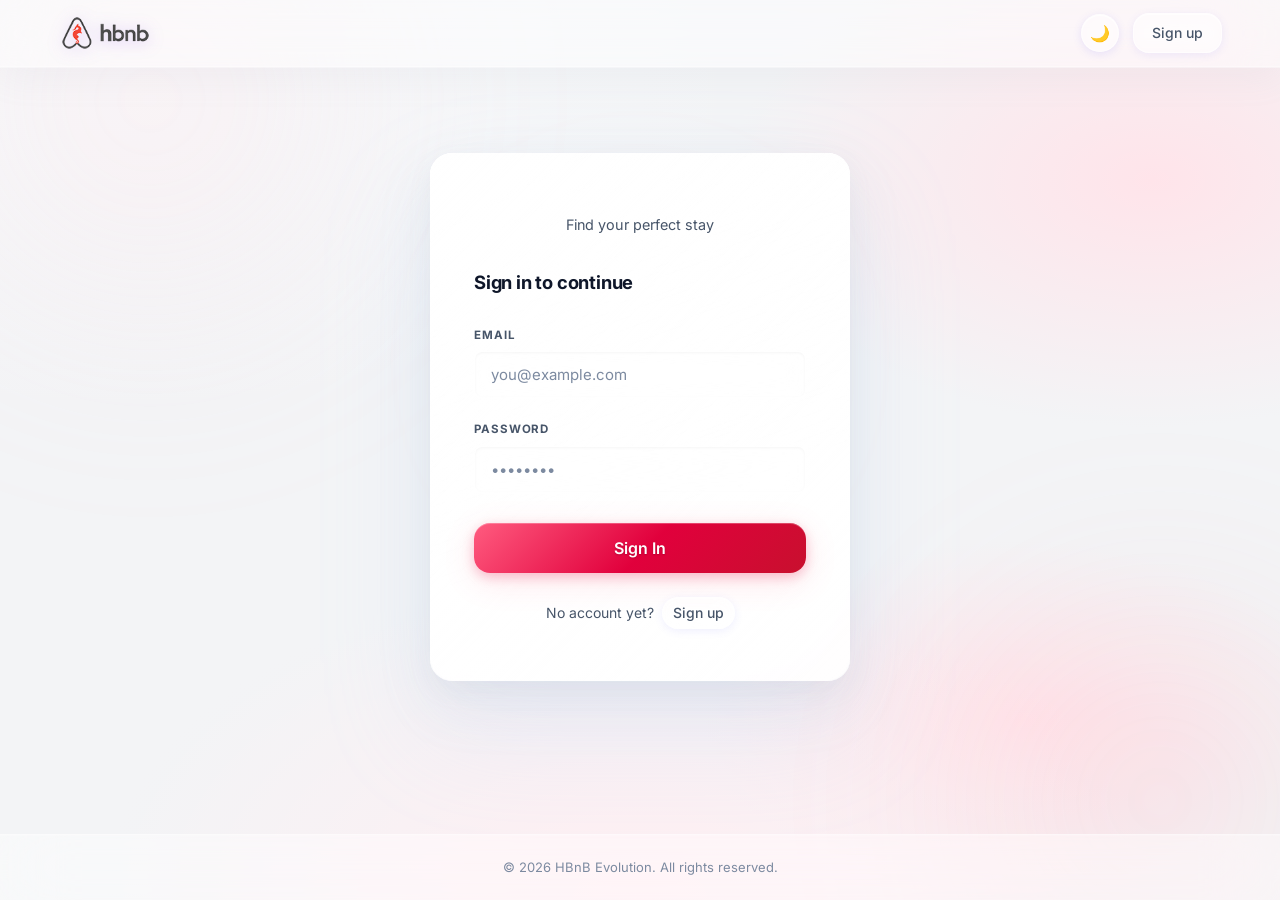
==== commit a6d8482f: "Feat : add docker and change some css" ====
--- a/part4/frontend/add_review.html
+++ b/part4/frontend/add_review.html
@@ -5,11 +5,12 @@
         <meta name="viewport" content="width=device-width, initial-scale=1.0" />
         <title>Add Review — HBnB</title>
         <link rel="icon" type="image/png" href="assets/logo.png" />
-        <link rel="stylesheet" href="css/styles.css" />
+        <link rel="stylesheet" href="css/styles.css?v=20260328r" />
         <script>
             if (localStorage.getItem("hbnb-theme") === "dark")
                 document.documentElement.dataset.theme = "dark";
         </script>
+        <script src="js/runtime-config.js"></script>
     </head>
     <body>
         <div class="page-wrapper">
--- a/part4/frontend/css/styles.css
+++ b/part4/frontend/css/styles.css
@@ -9,75 +9,75 @@
    ────────────────────────────────────────────────── */
 :root {
     /* Background */
-    --bg-a: #c7d2fe;
-    --bg-b: #e9d5ff;
-    --bg-c: #fbcfe8;
-    --bg-d: #bfdbfe;
+    --bg-a: #f3f4f6;
+    --bg-b: #ffe4ea;
+    --bg-c: #ffeef2;
+    --bg-d: #f8fafc;
 
     /* Glass */
-    --glass-bg: rgba(255, 255, 255, 0.62);
-    --glass-bg-hover: rgba(255, 255, 255, 0.8);
-    --glass-blur: blur(28px) saturate(200%) brightness(1.06);
+    --glass-bg: rgba(255, 255, 255, 0.46);
+    --glass-bg-hover: rgba(255, 255, 255, 0.56);
+    --glass-blur: blur(52px) saturate(185%) brightness(1.1);
     --glass-shadow:
-        0 4px 6px rgba(99, 102, 241, 0.05),
-        0 12px 28px rgba(99, 102, 241, 0.12),
-        0 32px 64px rgba(139, 92, 246, 0.08),
+        0 10px 24px rgba(148, 163, 184, 0.08),
+        0 24px 56px rgba(148, 163, 184, 0.12),
+        0 48px 110px rgba(191, 219, 254, 0.22),
         inset 0 1px 0 rgba(255, 255, 255, 1),
-        inset 0 0 0 1px rgba(255, 255, 255, 0.55);
+        inset 0 0 0 1px rgba(255, 255, 255, 0.52);
 
     /* Gradient border (used via ::after) */
     --grad-border-light: linear-gradient(
         135deg,
-        rgba(255, 255, 255, 0.95) 0%,
-        rgba(200, 180, 255, 0.6) 40%,
-        rgba(255, 255, 255, 0.2) 100%
+        rgba(255, 255, 255, 0.96) 0%,
+        rgba(255, 255, 255, 0.42) 38%,
+        rgba(255, 255, 255, 0.12) 100%
     );
 
     /* Sheen */
     --sheen: linear-gradient(
         160deg,
-        rgba(255, 255, 255, 0.8) 0%,
-        rgba(255, 255, 255, 0.35) 30%,
+        rgba(255, 255, 255, 0.92) 0%,
+        rgba(255, 255, 255, 0.34) 26%,
         rgba(255, 255, 255, 0) 65%
     );
 
     /* Navbar / footer */
-    --navbar-bg: rgba(255, 255, 255, 0.75);
-    --navbar-border: rgba(200, 190, 255, 0.35);
-    --footer-bg: rgba(255, 255, 255, 0.6);
+    --navbar-bg: rgba(255, 255, 255, 0.48);
+    --navbar-border: rgba(255, 255, 255, 0.36);
+    --footer-bg: rgba(255, 255, 255, 0.42);
 
     /* Accent */
-    --accent: #7c3aed;
-    --accent-2: #4f46e5;
-    --accent-light: #8b5cf6;
+    --accent: #e1003c;
+    --accent-2: #c8102e;
+    --accent-light: #ff5b7f;
     --accent-grad: linear-gradient(
         135deg,
-        #7c3aed 0%,
-        #6366f1 50%,
-        #4f46e5 100%
+        #ff5b7f 0%,
+        #e1003c 52%,
+        #c8102e 100%
     );
-    --accent-glow: rgba(124, 58, 237, 0.4);
-    --accent-glow-2: rgba(99, 102, 241, 0.25);
+    --accent-glow: rgba(225, 0, 60, 0.22);
+    --accent-glow-2: rgba(255, 91, 127, 0.16);
 
     /* Text */
-    --text-primary: #1e1b4b;
-    --text-secondary: #4c4894;
-    --text-muted: #8b87b8;
+    --text-primary: #0f172a;
+    --text-secondary: #475569;
+    --text-muted: #7c8aa0;
 
     /* Inputs */
-    --input-bg: rgba(255, 255, 255, 0.65);
-    --input-border: rgba(167, 139, 250, 0.4);
-    --input-focus-bg: rgba(237, 233, 254, 0.85);
+    --input-bg: rgba(255, 255, 255, 0.4);
+    --input-border: rgba(255, 255, 255, 0.3);
+    --input-focus-bg: rgba(255, 240, 244, 0.56);
 
     /* Misc */
     --danger: #dc2626;
     --success: #16a34a;
     --card-border: #ddd;
-    --review-bg: rgba(255, 255, 255, 0.5);
-    --select-option-bg: #f5f3ff;
-    --orb-a: #818cf8;
-    --orb-b: #c084fc;
-    --orb-c: #f472b6;
+    --review-bg: rgba(255, 255, 255, 0.34);
+    --select-option-bg: #f8fafc;
+    --orb-a: #fecdd3;
+    --orb-b: #fda4af;
+    --orb-c: #ffe4e6;
 
     --radius-sm: 8px;
     --radius-md: 16px;
@@ -86,54 +86,57 @@
     --transition: 0.22s cubic-bezier(0.4, 0, 0.2, 1);
     --header-height: 66px;
     --footer-height: 64px;
+    --section-gap: 24px;
+    --card-gap: 24px;
 }
 
 /* ──────────────────────────────────────────────────
    DARK THEME
    ────────────────────────────────────────────────── */
 [data-theme="dark"] {
-    --bg-a: #0f0c29;
-    --bg-b: #16123d;
-    --bg-c: #1e1854;
-    --bg-d: #0d0a25;
+    --bg-a: #12070b;
+    --bg-b: #1f0f16;
+    --bg-c: #33111d;
+    --bg-d: #090204;
 
     --glass-bg: rgba(255, 255, 255, 0.08);
     --glass-bg-hover: rgba(255, 255, 255, 0.12);
-    --glass-blur: blur(28px) saturate(180%) brightness(1.12);
+    --glass-blur: blur(52px) saturate(190%) brightness(1.18);
     --glass-shadow:
-        0 4px 6px rgba(0, 0, 0, 0.25), 0 12px 28px rgba(0, 0, 0, 0.45),
-        0 32px 64px rgba(0, 0, 0, 0.3), inset 0 1px 0 rgba(255, 255, 255, 0.12),
-        inset 0 0 0 1px rgba(255, 255, 255, 0.06);
+        0 10px 20px rgba(0, 0, 0, 0.28), 0 26px 58px rgba(0, 0, 0, 0.42),
+        0 50px 110px rgba(80, 7, 36, 0.22),
+        inset 0 1px 0 rgba(255, 255, 255, 0.18),
+        inset 0 0 0 1px rgba(255, 255, 255, 0.08);
 
     --grad-border-light: linear-gradient(
         135deg,
-        rgba(255, 255, 255, 0.25) 0%,
-        rgba(124, 58, 237, 0.3) 50%,
-        rgba(255, 255, 255, 0.05) 100%
+        rgba(255, 255, 255, 0.22) 0%,
+        rgba(255, 255, 255, 0.12) 50%,
+        rgba(255, 255, 255, 0.04) 100%
     );
 
     --sheen: linear-gradient(
         160deg,
-        rgba(255, 255, 255, 0.1) 0%,
-        rgba(255, 255, 255, 0.04) 35%,
+        rgba(255, 255, 255, 0.15) 0%,
+        rgba(255, 255, 255, 0.05) 35%,
         rgba(255, 255, 255, 0) 65%
     );
 
-    --navbar-bg: rgba(8, 6, 22, 0.8);
-    --navbar-border: rgba(255, 255, 255, 0.07);
-    --footer-bg: rgba(8, 6, 22, 0.7);
-
-    --accent: #8b5cf6;
-    --accent-2: #6366f1;
-    --accent-light: #a78bfa;
+    --navbar-bg: rgba(18, 7, 11, 0.46);
+    --navbar-border: rgba(255, 255, 255, 0.09);
+    --footer-bg: rgba(18, 7, 11, 0.34);
+
+    --accent: #ff6b8a;
+    --accent-2: #e1003c;
+    --accent-light: #ff9ab0;
     --accent-grad: linear-gradient(
         135deg,
-        #7c3aed 0%,
-        #6366f1 50%,
-        #4f46e5 100%
+        #ff9ab0 0%,
+        #ff6b8a 40%,
+        #e1003c 100%
     );
-    --accent-glow: rgba(139, 92, 246, 0.5);
-    --accent-glow-2: rgba(99, 102, 241, 0.3);
+    --accent-glow: rgba(255, 107, 138, 0.28);
+    --accent-glow-2: rgba(225, 0, 60, 0.18);
 
     --text-primary: #f1f5f9;
     --text-secondary: #e2e8f0;
@@ -148,9 +151,9 @@
     --card-border: rgba(255, 255, 255, 0.12);
     --review-bg: rgba(255, 255, 255, 0.08);
     --select-option-bg: #16123d;
-    --orb-a: #7c3aed;
-    --orb-b: #4f46e5;
-    --orb-c: #6366f1;
+    --orb-a: #e11d48;
+    --orb-b: #be123c;
+    --orb-c: #7f1d1d;
 }
 
 /* ──────────────────────────────────────────────────
@@ -306,6 +309,10 @@
     width: 100%;
 }
 
+main > * + * {
+    margin-top: var(--section-gap);
+}
+
 /* ──────────────────────────────────────────────────
    GLASS MIXIN — applied via class or mixin pattern
    ────────────────────────────────────────────────── */
@@ -317,6 +324,15 @@
     border-radius: var(--radius-lg);
     box-shadow: var(--glass-shadow);
     overflow: hidden;
+    isolation: isolate;
+}
+
+.glass::after,
+.place-card::after,
+.place-info::after,
+.detail-card::after {
+    backdrop-filter: blur(1px);
+    -webkit-backdrop-filter: blur(1px);
 }
 
 /* Gradient border */
@@ -344,6 +360,10 @@
     border-radius: inherit;
 }
 
+.glass::selection {
+    background: rgba(124, 58, 237, 0.18);
+}
+
 .glass > * {
     position: relative;
     z-index: 3;
@@ -359,12 +379,12 @@
     right: 0;
     z-index: 100;
     background: var(--navbar-bg);
-    backdrop-filter: blur(32px) saturate(200%);
-    -webkit-backdrop-filter: blur(32px) saturate(200%);
+    backdrop-filter: blur(46px) saturate(165%);
+    -webkit-backdrop-filter: blur(46px) saturate(165%);
     border-bottom: 1px solid var(--navbar-border);
     box-shadow:
-        0 1px 0 rgba(255, 255, 255, 0.5),
-        0 4px 24px rgba(99, 102, 241, 0.06);
+        0 1px 0 rgba(255, 255, 255, 0.42),
+        0 12px 34px rgba(148, 163, 184, 0.08);
     transition: background 0.3s ease;
 }
 
@@ -506,9 +526,10 @@
     font-size: 0.8125rem;
     color: var(--text-muted);
     background: var(--footer-bg);
-    backdrop-filter: blur(16px);
-    -webkit-backdrop-filter: blur(16px);
+    backdrop-filter: blur(34px) saturate(150%);
+    -webkit-backdrop-filter: blur(34px) saturate(150%);
     border-top: 1px solid var(--navbar-border);
+    box-shadow: inset 0 1px 0 rgba(255, 255, 255, 0.16);
 }
 
 /* ──────────────────────────────────────────────────
@@ -857,7 +878,7 @@
    PAGE HEADER
    ────────────────────────────────────────────────── */
 .page-header {
-    margin-bottom: 36px;
+    margin-bottom: var(--section-gap);
 }
 .page-header h1 {
     font-size: 2.1rem;
@@ -882,7 +903,7 @@
     display: flex;
     align-items: center;
     gap: 14px;
-    margin-bottom: 28px;
+    margin-bottom: var(--section-gap);
     flex-wrap: wrap;
 }
 .filter-bar label {
@@ -898,12 +919,79 @@
     min-width: 160px;
 }
 
+.places-explorer {
+    margin-bottom: var(--section-gap);
+}
+
+.places-controls {
+    padding: 20px 22px;
+    border-radius: 28px;
+    background: rgba(255, 255, 255, 0.34);
+    border: 1px solid rgba(124, 58, 237, 0.12);
+    box-shadow: 0 16px 34px rgba(99, 102, 241, 0.08);
+}
+
+[data-theme="dark"] .places-controls {
+    background: rgba(15, 23, 42, 0.46);
+    border-color: rgba(167, 139, 250, 0.18);
+}
+
+.filter-group {
+    display: flex;
+    flex-direction: column;
+    gap: 8px;
+}
+
+.filter-group-location {
+    min-width: 230px;
+}
+
+.filter-group-distance {
+    min-width: 240px;
+    flex: 1;
+}
+
+.places-meta-text {
+    margin: 0;
+    color: var(--text-secondary);
+    font-size: 0.84rem;
+    line-height: 1.5;
+}
+
+.places-checkbox {
+    display: inline-flex;
+    align-items: center;
+    gap: 10px;
+    padding: 10px 14px;
+    border-radius: 16px;
+    background: rgba(255, 255, 255, 0.34);
+    border: 1px solid rgba(124, 58, 237, 0.12);
+    color: var(--text-primary);
+    font-weight: 600;
+}
+
+[data-theme="dark"] .places-checkbox {
+    background: rgba(15, 23, 42, 0.42);
+    border-color: rgba(167, 139, 250, 0.18);
+}
+
+.places-results-bar {
+    display: flex;
+    justify-content: space-between;
+    gap: 12px;
+    margin-top: var(--card-gap);
+}
+
 /* ──────────────────────────────────────────────────
    PLACES GRID
    ────────────────────────────────────────────────── */
 .places-grid {
     display: flex;
     flex-wrap: wrap;
+}
+
+.places-grid-enhanced {
+    align-items: stretch;
 }
 
 /* ──────────────────────────────────────────────────
@@ -933,6 +1021,48 @@
         transform 0.3s cubic-bezier(0.34, 1.56, 0.64, 1),
         box-shadow 0.3s ease,
         background 0.2s ease;
+}
+
+.place-card-image-wrapper {
+    width: 100%;
+    aspect-ratio: 16 / 10;
+    border-radius: 14px;
+    overflow: hidden;
+    margin-bottom: 2px;
+}
+
+.place-card-image {
+    width: 100%;
+    height: 100%;
+    object-fit: cover;
+    display: block;
+}
+
+.place-card-featured {
+    flex-basis: calc(66.666% - 40px);
+}
+
+.place-card-headline {
+    display: flex;
+    align-items: flex-start;
+    justify-content: space-between;
+    gap: 16px;
+    margin-bottom: 8px;
+}
+
+.place-card-footer {
+    margin-top: auto;
+    padding-top: 8px;
+}
+
+.badge-distance {
+    background: rgba(59, 130, 246, 0.14);
+    color: #1d4ed8;
+}
+
+[data-theme="dark"] .badge-distance {
+    background: rgba(96, 165, 250, 0.16);
+    color: #bfdbfe;
 }
 
 /* Gradient border */
@@ -1123,6 +1253,116 @@
     -webkit-background-clip: text;
     -webkit-text-fill-color: transparent;
     background-clip: text;
+}
+
+.place-hero-image-wrapper {
+    width: 100%;
+    aspect-ratio: 16 / 9;
+    border-radius: 24px;
+    overflow: hidden;
+    margin-bottom: 22px;
+    box-shadow: 0 16px 36px rgba(99, 102, 241, 0.16);
+    position: relative;
+}
+
+.place-hero-image {
+    width: 100%;
+    height: 100%;
+    object-fit: cover;
+    display: block;
+}
+
+.place-gallery {
+    display: flex;
+    flex-direction: column;
+    gap: 14px;
+    margin-bottom: 22px;
+}
+
+.place-gallery-nav {
+    position: absolute;
+    top: 50%;
+    transform: translateY(-50%);
+    width: 44px;
+    height: 44px;
+    border: 0;
+    border-radius: 999px;
+    background: rgba(15, 23, 42, 0.52);
+    color: white;
+    font-size: 1.8rem;
+    line-height: 1;
+    display: inline-flex;
+    align-items: center;
+    justify-content: center;
+    cursor: pointer;
+    z-index: 4;
+    transition:
+        background var(--transition),
+        transform var(--transition);
+}
+
+.place-gallery-nav:hover {
+    background: rgba(15, 23, 42, 0.72);
+    transform: translateY(-50%) scale(1.03);
+}
+
+.place-gallery-nav-prev {
+    left: 16px;
+}
+
+.place-gallery-nav-next {
+    right: 16px;
+}
+
+.place-gallery-toolbar {
+    display: flex;
+    align-items: center;
+    justify-content: space-between;
+    gap: 12px;
+}
+
+.place-gallery-caption {
+    margin: 0;
+    color: var(--text-secondary);
+    font-size: 0.9rem;
+}
+
+.place-gallery-status {
+    min-width: 64px;
+    text-align: center;
+    padding: 8px 12px;
+    border-radius: 999px;
+    background: rgba(124, 58, 237, 0.12);
+    color: var(--text-primary);
+    font-weight: 700;
+}
+
+.place-map-card {
+    margin-top: 24px;
+    margin-bottom: 20px;
+}
+
+.place-map-header {
+    display: flex;
+    align-items: flex-end;
+    justify-content: space-between;
+    gap: 14px;
+    margin-bottom: 14px;
+}
+
+.place-map-copy {
+    margin: 0;
+    color: var(--text-secondary);
+    font-size: 0.9rem;
+}
+
+.place-map {
+    width: 100%;
+    height: 320px;
+    border-radius: 24px;
+    overflow: hidden;
+    border: 1px solid rgba(124, 58, 237, 0.16);
+    box-shadow: inset 0 1px 0 rgba(255, 255, 255, 0.26);
 }
 .detail-meta {
     display: flex;
@@ -1347,9 +1587,30 @@
 .profile-layout {
     display: grid;
     grid-template-columns: 1.15fr 0.85fr;
-    gap: 28px;
-    margin-bottom: 28px;
-    align-items: start;
+    gap: var(--card-gap);
+    margin-bottom: 0;
+    align-items: stretch;
+}
+
+.profile-main-column,
+.profile-side-column {
+    display: flex;
+    flex-direction: column;
+    gap: var(--card-gap);
+    min-width: 0;
+}
+
+#profile-form-card {
+    flex: 1;
+    display: flex;
+    flex-direction: column;
+}
+
+#profile-form-card .form {
+    flex: 1;
+    display: flex;
+    flex-direction: column;
+    justify-content: space-between;
 }
 
 .profile-hero-main {
@@ -1439,15 +1700,144 @@
     color: var(--text-muted);
 }
 
+.place-photo-picker {
+    width: 100%;
+    display: flex;
+    align-items: center;
+    gap: 16px;
+    padding: 14px 16px;
+    border: 1px solid var(--input-border);
+    border-radius: 22px;
+    background: var(--input-bg);
+    color: var(--text-primary);
+    cursor: pointer;
+    transition:
+        border-color var(--transition),
+        background var(--transition),
+        box-shadow var(--transition);
+    text-align: left;
+}
+
+.place-photo-picker:hover {
+    border-color: var(--accent);
+    background: var(--input-focus-bg);
+    box-shadow: 0 10px 24px rgba(99, 102, 241, 0.12);
+}
+
+.place-photo-preview-wrapper {
+    flex: 0 0 112px;
+    width: 112px;
+    height: 84px;
+    border-radius: 18px;
+    overflow: hidden;
+    background:
+        linear-gradient(
+            135deg,
+            rgba(124, 58, 237, 0.12),
+            rgba(59, 130, 246, 0.12)
+        ),
+        rgba(255, 255, 255, 0.6);
+    border: 1px solid rgba(124, 58, 237, 0.14);
+    display: flex;
+    align-items: center;
+    justify-content: center;
+}
+
+.place-photo-preview {
+    width: 100%;
+    height: 100%;
+    object-fit: cover;
+    display: block;
+}
+
+.place-photo-placeholder {
+    font-size: 0.82rem;
+    color: var(--text-secondary);
+    font-weight: 600;
+    text-align: center;
+    padding: 12px;
+}
+
+.place-photo-picker-copy {
+    display: flex;
+    flex-direction: column;
+    gap: 6px;
+}
+
+.place-photo-picker-copy .profile-photo-hint {
+    margin: 0;
+}
+
+.place-photo-gallery {
+    display: grid;
+    grid-template-columns: repeat(auto-fit, minmax(120px, 1fr));
+    gap: 12px;
+    margin-top: 14px;
+}
+
+.place-photo-gallery-item {
+    position: relative;
+    border-radius: 18px;
+    overflow: hidden;
+    border: 1px solid rgba(124, 58, 237, 0.14);
+    background: rgba(255, 255, 255, 0.28);
+}
+
+.place-photo-gallery-image {
+    width: 100%;
+    aspect-ratio: 4 / 3;
+    object-fit: cover;
+    display: block;
+}
+
+.place-photo-remove {
+    width: 100%;
+    border: 0;
+    border-top: 1px solid rgba(124, 58, 237, 0.14);
+    background: rgba(255, 255, 255, 0.72);
+    color: var(--danger);
+    font: inherit;
+    font-size: 0.82rem;
+    font-weight: 700;
+    padding: 10px 12px;
+    cursor: pointer;
+}
+
+[data-theme="dark"] .place-photo-gallery-item {
+    background: rgba(15, 23, 42, 0.52);
+    border-color: rgba(167, 139, 250, 0.2);
+}
+
+[data-theme="dark"] .place-photo-remove {
+    background: rgba(15, 23, 42, 0.78);
+    border-top-color: rgba(167, 139, 250, 0.2);
+}
+
 .profile-section-header {
     display: flex;
     align-items: flex-start;
     justify-content: space-between;
-    gap: 18px;
+    gap: var(--card-gap);
 }
 
 .profile-modal-header {
-    margin-bottom: 18px;
+    margin-bottom: var(--card-gap);
+}
+
+.confirm-modal-card {
+    max-width: 460px;
+}
+
+.confirm-modal-copy {
+    margin: 0 0 var(--card-gap);
+    color: var(--text-secondary);
+    line-height: 1.7;
+}
+
+.confirm-modal-actions {
+    display: flex;
+    justify-content: flex-end;
+    gap: var(--card-gap);
 }
 
 .profile-place-actions {
@@ -1466,15 +1856,18 @@
     display: flex;
     align-items: flex-start;
     justify-content: space-between;
-    gap: 18px;
+    gap: var(--card-gap);
     padding: 18px 20px;
     border-radius: 22px;
-    background: rgba(255, 255, 255, 0.3);
-    border: 1px solid rgba(124, 58, 237, 0.12);
-    margin-top: 14px;
+    background: color-mix(in srgb, var(--glass-bg) 92%, white 8%);
+    border: 1px solid rgba(124, 58, 237, 0.14);
+    margin-top: var(--card-gap);
+    box-shadow:
+        0 14px 32px rgba(99, 102, 241, 0.08),
+        inset 0 1px 0 rgba(255, 255, 255, 0.6);
 }
 [data-theme="dark"] .notification-card {
-    background: rgba(15, 23, 42, 0.42);
+    background: color-mix(in srgb, var(--glass-bg) 96%, #0f172a 4%);
     border-color: rgba(167, 139, 250, 0.22);
 }
 
@@ -1491,6 +1884,7 @@
     display: flex;
     flex-direction: column;
     gap: 6px;
+    flex: 1;
 }
 
 .notification-message {
@@ -1505,33 +1899,85 @@
 
 .notification-actions {
     display: flex;
-    flex-wrap: wrap;
+    flex-direction: column;
+    align-items: flex-end;
+    gap: calc(var(--card-gap) / 2);
+    margin-left: auto;
+    flex-shrink: 0;
+}
+
+.notification-actions .login-button,
+.notification-actions .details-button {
+    min-width: 132px;
+    justify-content: center;
+}
+
+.notification-panel-actions {
+    display: flex;
+    flex-direction: column;
+    align-items: flex-end;
+    gap: calc(var(--card-gap) / 2);
+    margin-left: auto;
+    flex-shrink: 0;
+}
+
+.notification-panel-actions .login-button {
+    min-width: 148px;
+    justify-content: center;
+}
+
+#notifications-section {
+    margin-bottom: 0;
+}
+
+#my-reviews-section {
+    margin-bottom: 0;
+}
+
+.profile-inline-panel {
+    margin-bottom: 0;
+}
+
+.profile-inline-panel .profile-review-list {
     gap: 10px;
 }
 
-#notifications-section {
-    margin-bottom: 28px;
-}
-
-#my-reviews-section {
-    margin-bottom: 28px;
+.profile-inline-panel .profile-review-card {
+    padding: 14px 16px;
+}
+
+.profile-inline-panel .profile-review-header {
+    gap: 10px;
+    margin-bottom: 8px;
+}
+
+.profile-inline-panel .profile-review-stars {
+    font-size: 0.82rem;
+}
+
+.profile-inline-panel .profile-review-text {
+    font-size: 0.88rem;
+    line-height: 1.55;
 }
 
 .profile-review-list {
     display: flex;
     flex-direction: column;
-    gap: 14px;
+    gap: var(--card-gap);
 }
 
 .profile-review-card {
     padding: 18px 20px;
     border-radius: 22px;
-    background: rgba(255, 255, 255, 0.3);
-    border: 1px solid rgba(124, 58, 237, 0.12);
+    background: color-mix(in srgb, var(--glass-bg) 92%, white 8%);
+    border: 1px solid rgba(124, 58, 237, 0.14);
+    box-shadow:
+        0 14px 32px rgba(99, 102, 241, 0.08),
+        inset 0 1px 0 rgba(255, 255, 255, 0.58);
 }
 
 [data-theme="dark"] .profile-review-card {
-    background: rgba(15, 23, 42, 0.42);
+    background: color-mix(in srgb, var(--glass-bg) 96%, #0f172a 4%);
     border-color: rgba(167, 139, 250, 0.22);
 }
 
@@ -1539,8 +1985,8 @@
     display: flex;
     align-items: flex-start;
     justify-content: space-between;
-    gap: 16px;
-    margin-bottom: 10px;
+    gap: var(--card-gap);
+    margin-bottom: calc(var(--card-gap) / 2);
 }
 
 .profile-review-place-label {
@@ -2196,6 +2642,24 @@
         min-width: 0;
     }
 
+    .places-checkbox {
+        width: 100%;
+        justify-content: flex-start;
+    }
+
+    .places-results-bar {
+        margin-top: 10px;
+    }
+
+    .place-card-featured {
+        flex-basis: 100%;
+    }
+
+    .place-card-headline {
+        flex-direction: column;
+        align-items: flex-start;
+    }
+
     .form {
         padding: 28px 18px;
     }
@@ -2304,6 +2768,31 @@
         gap: 10px;
     }
 
+    .place-gallery-nav {
+        width: 40px;
+        height: 40px;
+        font-size: 1.5rem;
+    }
+
+    .place-gallery-toolbar {
+        flex-direction: column;
+        align-items: flex-start;
+    }
+
+    .place-map {
+        height: 260px;
+    }
+
+    .place-photo-picker {
+        align-items: flex-start;
+    }
+
+    .place-photo-preview-wrapper {
+        flex-basis: 88px;
+        width: 88px;
+        height: 72px;
+    }
+
     .amenity-option {
         width: 100%;
         justify-content: flex-start;
@@ -2356,6 +2845,17 @@
         font-size: 1.4rem;
     }
 
+    .place-photo-picker {
+        flex-direction: column;
+        align-items: stretch;
+    }
+
+    .place-photo-preview-wrapper {
+        width: 100%;
+        height: 140px;
+        flex-basis: auto;
+    }
+
     .page-header p,
     .detail-description,
     .profile-bio,
@@ -2380,6 +2880,10 @@
         gap: 16px;
     }
 
+    .places-controls {
+        padding: 18px 16px;
+    }
+
     .place-card-desc {
         -webkit-line-clamp: 3;
         line-clamp: 3;
@@ -2410,4 +2914,8 @@
     .spinner-wrapper {
         padding: 40px 16px;
     }
-}
+
+    .place-map {
+        height: 220px;
+    }
+}
